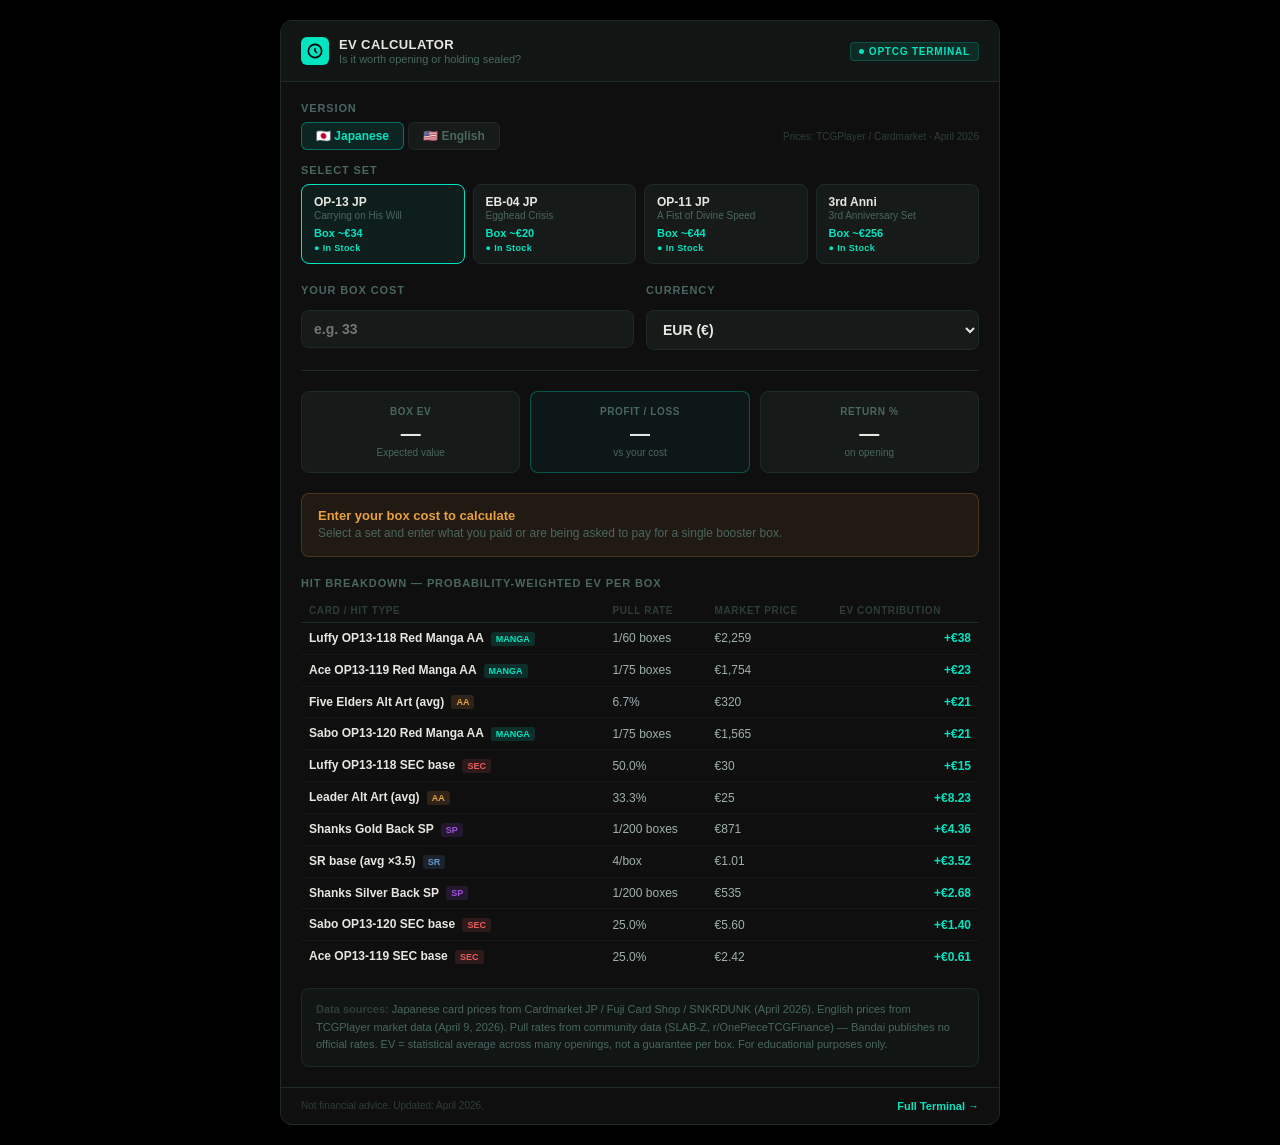
==== ev-calculator.html @ fac08b48 "Add EV Calculator widget page" ====
<!DOCTYPE html>
<html lang="en">
<head>
  <meta charset="UTF-8" />
  <meta name="viewport" content="width=device-width, initial-scale=1.0" />
  <title>EV Calculator — OPTCG Market Terminal</title>
  <link href="https://api.fontshare.com/v2/css?f[]=cabinet-grotesk@400,500,700,800&display=swap" rel="stylesheet" />
  <style>
    *, *::before, *::after { box-sizing: border-box; margin: 0; padding: 0; }
    .ev-widget {
      font-family: 'Cabinet Grotesk', -apple-system, BlinkMacSystemFont, sans-serif;
      background: #0f0f10; border: 1px solid #1e2a28; border-radius: 12px;
      overflow: hidden; max-width: 720px; width: 100%; color: #e8e6e0;
    }
    .ev-header {
      background: #111614; border-bottom: 1px solid #1e2a28;
      padding: 16px 20px; display: flex; align-items: center; gap: 10px;
    }
    .ev-header-icon { width: 28px; height: 28px; background: #00e5c0; border-radius: 6px; display: flex; align-items: center; justify-content: center; flex-shrink: 0; }
    .ev-header-text h3 { font-size: 13px; font-weight: 700; color: #e8e6e0; letter-spacing: 0.03em; text-transform: uppercase; }
    .ev-header-text p { font-size: 11px; color: #4a6660; margin-top: 1px; }
    .ev-header-badge { margin-left: auto; background: rgba(0,229,192,0.1); border: 1px solid rgba(0,229,192,0.2); color: #00e5c0; font-size: 10px; font-weight: 700; letter-spacing: 0.08em; text-transform: uppercase; padding: 3px 8px; border-radius: 4px; display: flex; align-items: center; gap: 5px; }
    .ev-live-dot { width: 5px; height: 5px; background: #00e5c0; border-radius: 50%; animation: pulse 2s infinite; }
    @keyframes pulse { 0%,100%{opacity:1} 50%{opacity:0.3} }

    .ev-body { padding: 20px; }
    .ev-label { font-size: 11px; font-weight: 700; letter-spacing: 0.08em; text-transform: uppercase; color: #4a6660; margin-bottom: 8px; }

    /* Tab switcher JP / EN */
    .ev-tabs { display: flex; gap: 4px; margin-bottom: 14px; }
    .ev-tab { padding: 6px 14px; border-radius: 6px; font-size: 12px; font-weight: 700; cursor: pointer; border: 1px solid #1e2a28; background: #161a19; color: #4a6660; transition: all 180ms ease; }
    .ev-tab.active { background: rgba(0,229,192,0.1); border-color: rgba(0,229,192,0.4); color: #00e5c0; }
    .ev-tab-note { font-size: 10px; color: #2e3d3a; margin-left: auto; align-self: center; }

    .ev-set-grid { display: grid; grid-template-columns: repeat(auto-fill, minmax(138px,1fr)); gap: 8px; margin-bottom: 20px; }
    .ev-set-btn { background: #161a19; border: 1px solid #1e2a28; border-radius: 8px; padding: 10px 12px; cursor: pointer; transition: all 180ms ease; text-align: left; }
    .ev-set-btn:hover { border-color: rgba(0,229,192,0.3); background: #1a2220; }
    .ev-set-btn.active { border-color: #00e5c0; background: rgba(0,229,192,0.07); }
    .ev-set-btn.in-stock::after { content: '● In Stock'; display: block; font-size: 9px; font-weight: 700; color: #00e5c0; margin-top: 4px; letter-spacing: 0.04em; }
    .ev-set-name { font-size: 12px; font-weight: 700; color: #e8e6e0; }
    .ev-set-sub { font-size: 10px; color: #4a6660; margin-top: 1px; white-space: nowrap; overflow: hidden; text-overflow: ellipsis; }
    .ev-set-price { font-size: 11px; font-weight: 700; color: #00e5c0; margin-top: 6px; }

    .ev-input-row { display: grid; grid-template-columns: 1fr 1fr; gap: 12px; margin-bottom: 20px; }
    .ev-input-group { display: flex; flex-direction: column; gap: 6px; }
    .ev-input-group input, .ev-input-group select { background: #161a19; border: 1px solid #1e2a28; border-radius: 8px; padding: 10px 12px; font-size: 14px; font-weight: 600; color: #e8e6e0; font-family: inherit; transition: border-color 180ms ease; width: 100%; }
    .ev-input-group input:focus, .ev-input-group select:focus { outline: none; border-color: rgba(0,229,192,0.5); }
    .ev-input-group select option { background: #161a19; }
    .ev-divider { height: 1px; background: #1e2a28; margin-bottom: 20px; }

    .ev-results { display: grid; grid-template-columns: repeat(3,1fr); gap: 10px; margin-bottom: 20px; }
    .ev-result-card { background: #161a19; border: 1px solid #1e2a28; border-radius: 8px; padding: 14px 12px; text-align: center; }
    .ev-result-card.highlight { border-color: rgba(0,229,192,0.3); background: rgba(0,229,192,0.04); }
    .ev-result-label { font-size: 10px; font-weight: 700; letter-spacing: 0.06em; text-transform: uppercase; color: #4a6660; margin-bottom: 6px; }
    .ev-result-value { font-size: 20px; font-weight: 800; color: #e8e6e0; line-height: 1; }
    .ev-result-value.positive { color: #00e5c0; }
    .ev-result-value.negative { color: #e55c5c; }
    .ev-result-value.neutral  { color: #e8a040; }
    .ev-result-sub { font-size: 10px; color: #4a6660; margin-top: 4px; }

    .ev-verdict { border-radius: 8px; padding: 14px 16px; display: flex; align-items: flex-start; gap: 12px; margin-bottom: 20px; }
    .ev-verdict.open   { background: rgba(0,229,192,0.08);  border: 1px solid rgba(0,229,192,0.2); }
    .ev-verdict.hold   { background: rgba(232,160,64,0.08); border: 1px solid rgba(232,160,64,0.2); }
    .ev-verdict.sealed { background: rgba(229,92,92,0.08);  border: 1px solid rgba(229,92,92,0.2); }
    .ev-verdict-text strong { font-size: 13px; font-weight: 800; display: block; }
    .ev-verdict.open   .ev-verdict-text strong { color: #00e5c0; }
    .ev-verdict.hold   .ev-verdict-text strong { color: #e8a040; }
    .ev-verdict.sealed .ev-verdict-text strong { color: #e55c5c; }
    .ev-verdict-text span { font-size: 12px; color: #4a6660; line-height: 1.5; }

    .ev-hits-title { font-size: 11px; font-weight: 700; letter-spacing: 0.08em; text-transform: uppercase; color: #4a6660; margin-bottom: 10px; }
    .ev-hits-table { width: 100%; border-collapse: collapse; }
    .ev-hits-table th { font-size: 10px; font-weight: 700; letter-spacing: 0.06em; text-transform: uppercase; color: #2e3d3a; text-align: left; padding: 6px 8px; border-bottom: 1px solid #1e2a28; }
    .ev-hits-table td { font-size: 12px; padding: 8px 8px; border-bottom: 1px solid #131a18; color: #a0b0ae; }
    .ev-hits-table tr:last-child td { border-bottom: none; }
    .ev-hits-table td:first-child { color: #e8e6e0; font-weight: 600; }
    .ev-hits-table td:last-child  { color: #00e5c0; font-weight: 700; text-align: right; }
    .ev-rarity-badge { display: inline-block; font-size: 9px; font-weight: 700; padding: 2px 5px; border-radius: 3px; margin-left: 4px; vertical-align: middle; }
    .rarity-sec   { background: rgba(229,92,92,0.15);   color: #e55c5c; }
    .rarity-aa    { background: rgba(232,160,64,0.15);  color: #e8a040; }
    .rarity-sr    { background: rgba(100,150,200,0.15); color: #6496c8; }
    .rarity-sp    { background: rgba(160,80,220,0.15);  color: #a050dc; }
    .rarity-manga { background: rgba(0,229,192,0.15);   color: #00e5c0; }

    .ev-data-note { margin-top: 16px; background: #111614; border: 1px solid #1e2a28; border-radius: 8px; padding: 12px 14px; font-size: 11px; color: #4a6660; line-height: 1.6; }
    .ev-data-note strong { color: #2e3d3a; }
    .ev-footer { border-top: 1px solid #1e2a28; padding: 12px 20px; display: flex; align-items: center; justify-content: space-between; }
    .ev-footer-note { font-size: 10px; color: #2e3d3a; }
    .ev-footer-link { font-size: 11px; font-weight: 700; color: #00e5c0; text-decoration: none; }
    .ev-footer-link:hover { color: #00c4a4; }

    @media (max-width: 480px) {
      .ev-input-row { grid-template-columns: 1fr; }
      .ev-results { grid-template-columns: 1fr 1fr; }
      .ev-results .ev-result-card:last-child { grid-column: span 2; }
      .ev-set-grid { grid-template-columns: repeat(2,1fr); }
    }
  </style>
</head>
<body style="background:#000;padding:20px;display:flex;justify-content:center;">
<div class="ev-widget">
  <div class="ev-header">
    <div class="ev-header-icon">
      <svg width="16" height="16" viewBox="0 0 24 24" fill="none" stroke="#000" stroke-width="2.5"><circle cx="12" cy="12" r="10"/><path d="M12 8v4l3 3"/></svg>
    </div>
    <div class="ev-header-text">
      <h3>EV Calculator</h3>
      <p>Is it worth opening or holding sealed?</p>
    </div>
    <div class="ev-header-badge"><div class="ev-live-dot"></div>OPTCG Terminal</div>
  </div>

  <div class="ev-body">
    <div class="ev-label">Version</div>
    <div class="ev-tabs">
      <button class="ev-tab active" id="tabJP" onclick="switchTab('JP')">🇯🇵 Japanese</button>
      <button class="ev-tab" id="tabEN" onclick="switchTab('EN')">🇺🇸 English</button>
      <span class="ev-tab-note">Prices: TCGPlayer / Cardmarket · April 2026</span>
    </div>

    <div class="ev-label">Select Set</div>
    <div class="ev-set-grid" id="setGrid"></div>

    <div class="ev-input-row">
      <div class="ev-input-group">
        <div class="ev-label">Your Box Cost</div>
        <input type="number" id="boxCost" placeholder="e.g. 33" min="0" step="1" />
      </div>
      <div class="ev-input-group">
        <div class="ev-label">Currency</div>
        <select id="currency">
          <option value="EUR">EUR (€)</option>
          <option value="CHF">CHF (CHF)</option>
          <option value="USD">USD ($)</option>
        </select>
      </div>
    </div>

    <div class="ev-divider"></div>

    <div class="ev-results">
      <div class="ev-result-card">
        <div class="ev-result-label">Box EV</div>
        <div class="ev-result-value" id="resEV">—</div>
        <div class="ev-result-sub">Expected value</div>
      </div>
      <div class="ev-result-card highlight">
        <div class="ev-result-label">Profit / Loss</div>
        <div class="ev-result-value" id="resPL">—</div>
        <div class="ev-result-sub">vs your cost</div>
      </div>
      <div class="ev-result-card">
        <div class="ev-result-label">Return %</div>
        <div class="ev-result-value" id="resPct">—</div>
        <div class="ev-result-sub">on opening</div>
      </div>
    </div>

    <div class="ev-verdict hold" id="evVerdict">
      <div class="ev-verdict-text">
        <strong id="verdictTitle">Enter your box cost to calculate</strong>
        <span id="verdictSub">Select a set and enter what you paid or are being asked to pay for a single booster box.</span>
      </div>
    </div>

    <div class="ev-hits-title">Hit Breakdown — probability-weighted EV per box</div>
    <table class="ev-hits-table">
      <thead>
        <tr>
          <th>Card / Hit Type</th>
          <th>Pull Rate</th>
          <th>Market Price</th>
          <th>EV Contribution</th>
        </tr>
      </thead>
      <tbody id="hitsBody">
        <tr><td colspan="4" style="text-align:center;color:#2e3d3a;padding:16px;">Select a set to see hit breakdown</td></tr>
      </tbody>
    </table>

    <div class="ev-data-note">
      <strong>Data sources:</strong> Japanese card prices from Cardmarket JP / Fuji Card Shop / SNKRDUNK (April 2026). English prices from TCGPlayer market data (April 9, 2026). Pull rates from community data (SLAB-Z, r/OnePieceTCGFinance) — Bandai publishes no official rates. EV = statistical average across many openings, not a guarantee per box. For educational purposes only.
    </div>
  </div>

  <div class="ev-footer">
    <span class="ev-footer-note">Not financial advice. Updated: April 2026.</span>
    <a href="https://terminal.holygrade.com" class="ev-footer-link" target="_blank">Full Terminal →</a>
  </div>
</div>

<script>
// ================================================================
// REAL MARKET DATA — April 2026
// JP prices: Cardmarket JP / Fuji Card Shop / SNKRDUNK (in EUR/USD)
// EN prices: TCGPlayer market price (USD)
// Pull rates: community data, no official Bandai rates published
// JP boxes have ~10 packs, EN boxes have 24 packs
// ================================================================

const FX = { USD: 1, EUR: 0.915, CHF: 0.885 };
const SYMBOLS = { EUR: '€', CHF: 'CHF ', USD: '$' };

// JP: prices sourced from Japanese market (Cardmarket JP / Fuji)
// EN: prices sourced from TCGPlayer USD market price

const SETS_JP = [
  {
    id: 'op13-jp', name: 'OP-13 JP', full: 'Carrying on His Will',
    inStock: true,
    // JP box ~¥3,400 = ~€28-30 / CHF 28 retail. Secondary market ~€33-38
    boxPrice: { USD: 37, EUR: 34, CHF: 33 },
    // JP box = 10 packs. Pull rates scaled accordingly (approx 40% of EN rates)
    // JP prices from Fuji Card Shop / Japanese market
    hits: [
      // Manga Rares (Red) — ~1 per 60 boxes JP
      { name: 'Luffy OP13-118 Red Manga AA',  rarity: 'manga', pullPerBox: 1/60,  priceUSD: 2469 },
      { name: 'Ace OP13-119 Red Manga AA',    rarity: 'manga', pullPerBox: 1/75,  priceUSD: 1917 },
      { name: 'Sabo OP13-120 Red Manga AA',   rarity: 'manga', pullPerBox: 1/75,  priceUSD: 1710 },
      // SP (God Pack / Shanks Gold/Silver) ~1/200 boxes
      { name: 'Shanks Gold Back SP',          rarity: 'sp',    pullPerBox: 1/200, priceUSD: 952 },
      { name: 'Shanks Silver Back SP',        rarity: 'sp',    pullPerBox: 1/200, priceUSD: 585 },
      // SEC (3 SECs, 1 per ~15 packs JP = 1.5 per box, split 3 ways = 0.5 each)
      { name: 'Luffy OP13-118 SEC base',      rarity: 'sec',   pullPerBox: 0.5,   priceUSD: 32.68 },
      { name: 'Ace OP13-119 SEC base',        rarity: 'sec',   pullPerBox: 0.25,  priceUSD: 2.65 },
      { name: 'Sabo OP13-120 SEC base',       rarity: 'sec',   pullPerBox: 0.25,  priceUSD: 6.12 },
      // Alt Art Rare (Five Elders, ~€320 each, ~1 per 15 boxes JP)
      { name: 'Five Elders Alt Art (avg)',    rarity: 'aa',    pullPerBox: 1/15,  priceUSD: 350 },
      // Leader Alt Art (~€25–30, ~1 per 3 boxes)
      { name: 'Leader Alt Art (avg)',         rarity: 'aa',    pullPerBox: 1/3,   priceUSD: 27 },
      // SR base (JP box 3-4 SR per box, avg ~€1)
      { name: 'SR base (avg ×3.5)',           rarity: 'sr',    pullPerBox: 3.5,   priceUSD: 1.10 },
    ]
  },
  {
    id: 'eb04-jp', name: 'EB-04 JP', full: 'Egghead Crisis',
    inStock: true,
    // EB box retail ~¥2,200 = ~€14-16. Secondary market ~€18-22
    boxPrice: { USD: 22, EUR: 20, CHF: 19 },
    hits: [
      // Manga Rare Koby — crown jewel of EB-04
      { name: 'Koby EB04-044 Manga Rare',     rarity: 'manga', pullPerBox: 1/48,  priceUSD: 610 },
      // SP cards (~1/50-80 boxes each)
      { name: 'Roronoa Zoro SP (PRB02-006)',   rarity: 'sp',    pullPerBox: 1/80,  priceUSD: 161 },
      { name: 'Zeus SP (OP11-106)',            rarity: 'sp',    pullPerBox: 1/80,  priceUSD: 226 },
      { name: 'Jewelry Bonney L-P',           rarity: 'aa',    pullPerBox: 1/30,  priceUSD: 141 },
      { name: 'Sabo SP (PRB02-014)',           rarity: 'sp',    pullPerBox: 1/100, priceUSD: 96 },
      { name: 'Smoker & Tashigi SP',          rarity: 'sp',    pullPerBox: 1/80,  priceUSD: 77 },
      // SEC (Luffy, ~1 per 15 packs JP)
      { name: 'Luffy EB04-061 SEC',           rarity: 'sec',   pullPerBox: 0.5,   priceUSD: 65 },
      // Alt Art SRs (~€50-75 for top ones, 1-2 per box)
      { name: 'Roronoa Zoro AA (EB04-007)',   rarity: 'aa',    pullPerBox: 1/5,   priceUSD: 75 },
      { name: 'Luffy AA (EB04-061)',          rarity: 'aa',    pullPerBox: 1/5,   priceUSD: 65 },
      // Kizaru SR-P
      { name: 'Kizaru SR-P (EB04-058)',       rarity: 'aa',    pullPerBox: 1/8,   priceUSD: 52 },
      // SR base (3-4 per box, avg ~€1.50)
      { name: 'SR base (avg ×3.5)',           rarity: 'sr',    pullPerBox: 3.5,   priceUSD: 1.50 },
    ]
  },
  {
    id: 'op11-jp', name: 'OP-11 JP', full: 'A Fist of Divine Speed',
    inStock: true,
    boxPrice: { USD: 48, EUR: 44, CHF: 42 },
    hits: [
      // OP-11 Manga Rare (Gear 5 Luffy confirmed ~1/48 boxes)
      { name: 'Luffy Manga Rare (OP11)',      rarity: 'manga', pullPerBox: 1/48,  priceUSD: 500 },
      // Zeus SP from OP-11
      { name: 'Zeus SP (OP11-106)',           rarity: 'sp',    pullPerBox: 1/80,  priceUSD: 226 },
      // SEC avg (~2 per set)
      { name: 'SEC (avg)',                    rarity: 'sec',   pullPerBox: 0.5,   priceUSD: 22 },
      // AA Leader avg
      { name: 'Leader Alt Art (avg)',         rarity: 'aa',    pullPerBox: 1/3,   priceUSD: 35 },
      // AA SR avg
      { name: 'AA SR (avg ×1)',               rarity: 'aa',    pullPerBox: 1,     priceUSD: 18 },
      { name: 'SR base (avg ×3.5)',           rarity: 'sr',    pullPerBox: 3.5,   priceUSD: 1.20 },
    ]
  },
  {
    id: 'op13-3rd', name: '3rd Anni', full: '3rd Anniversary Set',
    inStock: true,
    // Sealed set box ~$200 retail (P-Bandai). Secondary market $250-400+
    boxPrice: { USD: 280, EUR: 256, CHF: 248 },
    // This is a special set — not a standard booster. Contains promo cards.
    // Top cards: Buggy Manga ~$1,500, Shanks SP ~$1,200, Boa SP ~$1,000
    hits: [
      { name: 'Buggy Manga Rare',             rarity: 'manga', pullPerBox: 1/5,   priceUSD: 1500 },
      { name: 'Shanks SP',                    rarity: 'sp',    pullPerBox: 1/5,   priceUSD: 1200 },
      { name: 'Boa Hancock SP',               rarity: 'sp',    pullPerBox: 1/5,   priceUSD: 1000 },
      { name: 'Zoro SP',                      rarity: 'sp',    pullPerBox: 1/5,   priceUSD: 1000 },
      { name: 'Promo cards (avg set value)',  rarity: 'aa',    pullPerBox: 1,     priceUSD: 28 },
    ]
  },
];

const SETS_EN = [
  {
    id: 'op13-en', name: 'OP13 EN', full: 'Carrying on His Will',
    inStock: false,
    boxPrice: { USD: 519, EUR: 468, CHF: 455 },
    hits: [
      { name: 'Luffy OP13-118 Manga AA',     rarity: 'manga', pullPerBox: 1/60,  priceUSD: 1985.54 },
      { name: 'Ace OP13-119 Manga AA',       rarity: 'manga', pullPerBox: 1/75,  priceUSD: 900 },
      { name: 'Sabo OP13-120 Manga AA',      rarity: 'manga', pullPerBox: 1/75,  priceUSD: 839.35 },
      { name: 'Demon Pack (Five Elders)',     rarity: 'sp',    pullPerBox: 1/200, priceUSD: 1200 },
      { name: 'Luffy OP13-118 SEC',          rarity: 'sec',   pullPerBox: 0.222, priceUSD: 32.68 },
      { name: 'Sabo OP13-120 SEC',           rarity: 'sec',   pullPerBox: 0.222, priceUSD: 6.12 },
      { name: 'Ace OP13-119 SEC',            rarity: 'sec',   pullPerBox: 0.222, priceUSD: 2.65 },
      { name: 'Luffy SEC Parallel',          rarity: 'sec',   pullPerBox: 0.05,  priceUSD: 79.19 },
      { name: 'Luffy Leader AA (OP13-001)',  rarity: 'aa',    pullPerBox: 0.167, priceUSD: 44.42 },
      { name: 'Sabo Leader AA (OP13-004)',   rarity: 'aa',    pullPerBox: 0.167, priceUSD: 20.88 },
      { name: 'SR base (avg ×7)',            rarity: 'sr',    pullPerBox: 7,     priceUSD: 1.20 },
    ]
  },
  {
    id: 'op08-en', name: 'OP08 EN', full: 'Two Legends',
    inStock: false,
    boxPrice: { USD: 195, EUR: 175, CHF: 170 },
    hits: [
      { name: 'Rayleigh OP08-118 Manga',     rarity: 'manga', pullPerBox: 1/48,  priceUSD: 652.32 },
      { name: 'Rayleigh SEC',                rarity: 'sec',   pullPerBox: 0.333, priceUSD: 4.65 },
      { name: 'Kaido & Linlin SEC',          rarity: 'sec',   pullPerBox: 0.333, priceUSD: 3.16 },
      { name: 'Rayleigh Parallel',           rarity: 'sec',   pullPerBox: 0.05,  priceUSD: 19.51 },
      { name: 'Jewelry Bonney SP',           rarity: 'sp',    pullPerBox: 1/180, priceUSD: 266.19 },
      { name: 'Portgas D. Ace SP',           rarity: 'sp',    pullPerBox: 1/180, priceUSD: 262.76 },
      { name: 'AA SR (avg ×2)',              rarity: 'aa',    pullPerBox: 2,     priceUSD: 8.00 },
      { name: 'SR base (avg ×7)',            rarity: 'sr',    pullPerBox: 7,     priceUSD: 1.50 },
    ]
  },
  {
    id: 'op07-en', name: 'OP07 EN', full: '500 Years in the Future',
    inStock: false,
    boxPrice: { USD: 165, EUR: 148, CHF: 144 },
    hits: [
      { name: 'Boa Hancock Manga (OP07-051)', rarity: 'manga', pullPerBox: 1/48, priceUSD: 1729.58 },
      { name: 'Portgas D. Ace SEC Parallel', rarity: 'sec',   pullPerBox: 0.05,  priceUSD: 21.33 },
      { name: 'Portgas D. Ace SEC',          rarity: 'sec',   pullPerBox: 0.333, priceUSD: 3.09 },
      { name: 'Sabo SEC',                    rarity: 'sec',   pullPerBox: 0.333, priceUSD: 1.75 },
      { name: 'O-Nami SP',                   rarity: 'sp',    pullPerBox: 1/180, priceUSD: 341.54 },
      { name: 'Boa Hancock Leader AA',       rarity: 'aa',    pullPerBox: 0.167, priceUSD: 88.26 },
      { name: 'Jewelry Bonney Leader AA',    rarity: 'aa',    pullPerBox: 0.167, priceUSD: 70.37 },
      { name: 'AA SR (avg ×2)',              rarity: 'aa',    pullPerBox: 2,     priceUSD: 40.00 },
      { name: 'SR base (avg ×7)',            rarity: 'sr',    pullPerBox: 7,     priceUSD: 1.20 },
    ]
  },
  {
    id: 'op01-en', name: 'OP01 EN', full: 'Romance Dawn',
    inStock: false,
    boxPrice: { USD: 362, EUR: 324, CHF: 315 },
    hits: [
      { name: 'Shanks Manga AA (OP01-120)',  rarity: 'manga', pullPerBox: 1/100, priceUSD: 2038.87 },
      { name: 'Shanks SEC Parallel',         rarity: 'sec',   pullPerBox: 0.05,  priceUSD: 72.45 },
      { name: 'Shanks SEC',                  rarity: 'sec',   pullPerBox: 0.333, priceUSD: 6.55 },
      { name: 'Yamato SEC Parallel',         rarity: 'sec',   pullPerBox: 0.05,  priceUSD: 101.70 },
      { name: 'Yamato SEC',                  rarity: 'sec',   pullPerBox: 0.333, priceUSD: 5.43 },
      { name: 'Nami Parallel (OP01-016)',    rarity: 'aa',    pullPerBox: 0.08,  priceUSD: 447.06 },
      { name: 'Zoro SR Parallel (OP01-025)', rarity: 'aa',    pullPerBox: 0.08,  priceUSD: 163.61 },
      { name: 'SR base (avg ×7)',            rarity: 'sr',    pullPerBox: 7,     priceUSD: 3.00 },
    ]
  },
];

let currentTab = 'JP';
let SETS = SETS_JP;
let selectedSet = SETS_JP[0];

function switchTab(tab) {
  currentTab = tab;
  SETS = tab === 'JP' ? SETS_JP : SETS_EN;
  selectedSet = SETS[0];
  document.getElementById('tabJP').classList.toggle('active', tab === 'JP');
  document.getElementById('tabEN').classList.toggle('active', tab === 'EN');
  document.getElementById('boxCost').value = '';
  buildSetGrid();
  calculate();
}

function getCurrency() { return document.getElementById('currency').value; }

function fmt(val, currency) {
  const sym = SYMBOLS[currency];
  if (val >= 1000) return sym + Math.round(val).toLocaleString('en-US');
  if (val >= 10)   return sym + Math.round(val).toLocaleString('en-US');
  return sym + val.toFixed(2);
}

function calcEV(set, currency) {
  return set.hits.reduce((sum, h) => sum + h.pullPerBox * h.priceUSD * FX[currency], 0);
}

function buildSetGrid() {
  const grid = document.getElementById('setGrid');
  grid.innerHTML = '';
  const currency = getCurrency();
  SETS.forEach(set => {
    const btn = document.createElement('button');
    btn.className = 'ev-set-btn' + (set.id === selectedSet.id ? ' active' : '') + (set.inStock ? ' in-stock' : '');
    btn.innerHTML = `
      <div class="ev-set-name">${set.name}</div>
      <div class="ev-set-sub">${set.full}</div>
      <div class="ev-set-price">Box ~${fmt(set.boxPrice[currency], currency)}</div>
    `;
    btn.addEventListener('click', () => {
      selectedSet = set;
      document.getElementById('boxCost').placeholder = Math.round(set.boxPrice[getCurrency()]);
      buildSetGrid();
      calculate();
    });
    grid.appendChild(btn);
  });
}

function buildHits(set, currency) {
  const tbody = document.getElementById('hitsBody');
  tbody.innerHTML = '';
  const sorted = [...set.hits].sort((a,b) => (b.pullPerBox*b.priceUSD)-(a.pullPerBox*a.priceUSD));
  const labels = { sec:'SEC', aa:'AA', sr:'SR', sp:'SP', manga:'MANGA' };
  sorted.forEach(h => {
    const ev = h.pullPerBox * h.priceUSD * FX[currency];
    const pull = h.pullPerBox >= 1
      ? Math.round(h.pullPerBox) + '/box'
      : h.pullPerBox < 0.02
        ? '1/' + Math.round(1/h.pullPerBox) + ' boxes'
        : (h.pullPerBox*100).toFixed(1) + '%';
    const tr = document.createElement('tr');
    tr.innerHTML = `
      <td>${h.name} <span class="ev-rarity-badge rarity-${h.rarity}">${labels[h.rarity]}</span></td>
      <td>${pull}</td>
      <td>${fmt(h.priceUSD * FX[currency], currency)}</td>
      <td>+${fmt(ev, currency)}</td>
    `;
    tbody.appendChild(tr);
  });
}

function calculate() {
  const currency = getCurrency();
  const cost = parseFloat(document.getElementById('boxCost').value);
  const ev = calcEV(selectedSet, currency);
  document.getElementById('resEV').textContent = fmt(ev, currency);
  document.getElementById('resEV').className = 'ev-result-value';

  if (!isNaN(cost) && cost > 0) {
    const pl = ev - cost;
    const pct = (ev / cost - 1) * 100;
    const plEl = document.getElementById('resPL');
    plEl.textContent = (pl >= 0 ? '+' : '') + fmt(pl, currency);
    plEl.className = 'ev-result-value ' + (pl >= 0 ? 'positive' : 'negative');
    const pctEl = document.getElementById('resPct');
    pctEl.textContent = (pct >= 0 ? '+' : '') + pct.toFixed(1) + '%';
    pctEl.className = 'ev-result-value ' + (pct > 5 ? 'positive' : pct < -10 ? 'negative' : 'neutral');

    const verdict = document.getElementById('evVerdict');
    const title = document.getElementById('verdictTitle');
    const sub = document.getElementById('verdictSub');
    if (pct > 10) {
      verdict.className = 'ev-verdict open';
      title.textContent = '✅ EV positive — math favors opening';
      sub.textContent = `At ${fmt(cost, currency)}/box, expected return is ${fmt(ev, currency)} (+${pct.toFixed(1)}%). EV is driven by rare hits — statistically favorable at this price.`;
    } else if (pct > -10) {
      verdict.className = 'ev-verdict hold';
      title.textContent = '⚡ Borderline — holding sealed may outperform';
      sub.textContent = `Opening EV is close to your cost. Given sealed product appreciation trends, holding may generate better returns than opening.`;
    } else {
      verdict.className = 'ev-verdict sealed';
      title.textContent = '🔒 Hold sealed — opening EV is negative at this price';
      sub.textContent = `At ${fmt(cost, currency)}/box you'd statistically lose ${fmt(Math.abs(pl), currency)} per box vs selling sealed. The sealed premium outweighs opening EV.`;
    }
  } else {
    ['resPL','resPct'].forEach(id => { document.getElementById(id).textContent = '—'; document.getElementById(id).className = 'ev-result-value'; });
    document.getElementById('evVerdict').className = 'ev-verdict hold';
    document.getElementById('verdictTitle').textContent = 'Enter your box cost to calculate';
    document.getElementById('verdictSub').textContent = 'Select a set and enter what you paid or are being asked to pay for a single booster box.';
  }
  buildHits(selectedSet, currency);
}

// Init
buildSetGrid();
buildHits(selectedSet, getCurrency());
document.getElementById('boxCost').addEventListener('input', calculate);
document.getElementById('currency').addEventListener('change', () => { buildSetGrid(); buildHits(selectedSet, getCurrency()); calculate(); });
</script>
</body>
</html>
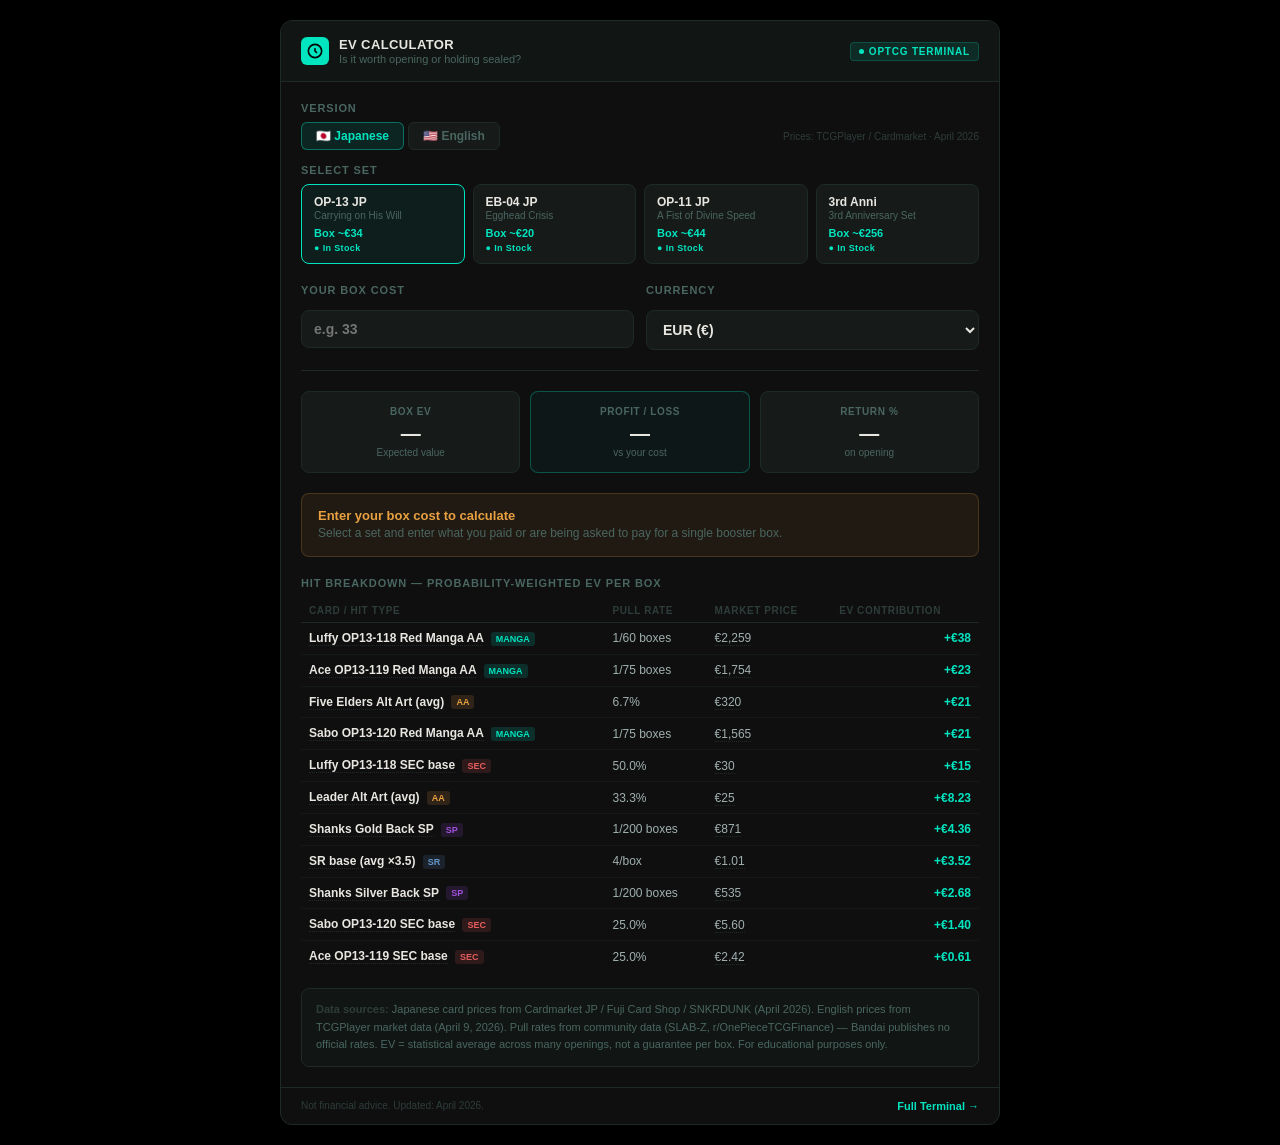
==== commit fd7d8787: "EV Calculator: add clickable marketplace search links for every card" ====
--- a/ev-calculator.html
+++ b/ev-calculator.html
@@ -421,11 +421,16 @@
       : h.pullPerBox < 0.02
         ? '1/' + Math.round(1/h.pullPerBox) + ' boxes'
         : (h.pullPerBox*100).toFixed(1) + '%';
+    // Build search URLs for EU and US markets
+    const searchName = encodeURIComponent(h.name.replace(/ \(avg.*\)/g, '').replace(/ base$/,''));
+    const cmSearchUrl = 'https://www.cardmarket.com/en/OnePiece/Products/Search?searchString=' + searchName;
+    const tcgSearchUrl = 'https://www.tcgplayer.com/search/one-piece-card-game/product?q=' + searchName;
+    const priceVal = fmt(h.priceUSD * FX[currency], currency);
     const tr = document.createElement('tr');
     tr.innerHTML = `
-      <td>${h.name} <span class="ev-rarity-badge rarity-${h.rarity}">${labels[h.rarity]}</span></td>
+      <td><a href="${cmSearchUrl}" target="_blank" rel="noopener" style="color:#e8e6e0;text-decoration:none;border-bottom:1px dotted #1e2a28;">${h.name}</a> <span class="ev-rarity-badge rarity-${h.rarity}">${labels[h.rarity]}</span></td>
       <td>${pull}</td>
-      <td>${fmt(h.priceUSD * FX[currency], currency)}</td>
+      <td><a href="${tcgSearchUrl}" target="_blank" rel="noopener" style="color:#a0b0ae;text-decoration:none;border-bottom:1px dotted #1e2a28;">${priceVal}</a></td>
       <td>+${fmt(ev, currency)}</td>
     `;
     tbody.appendChild(tr);
